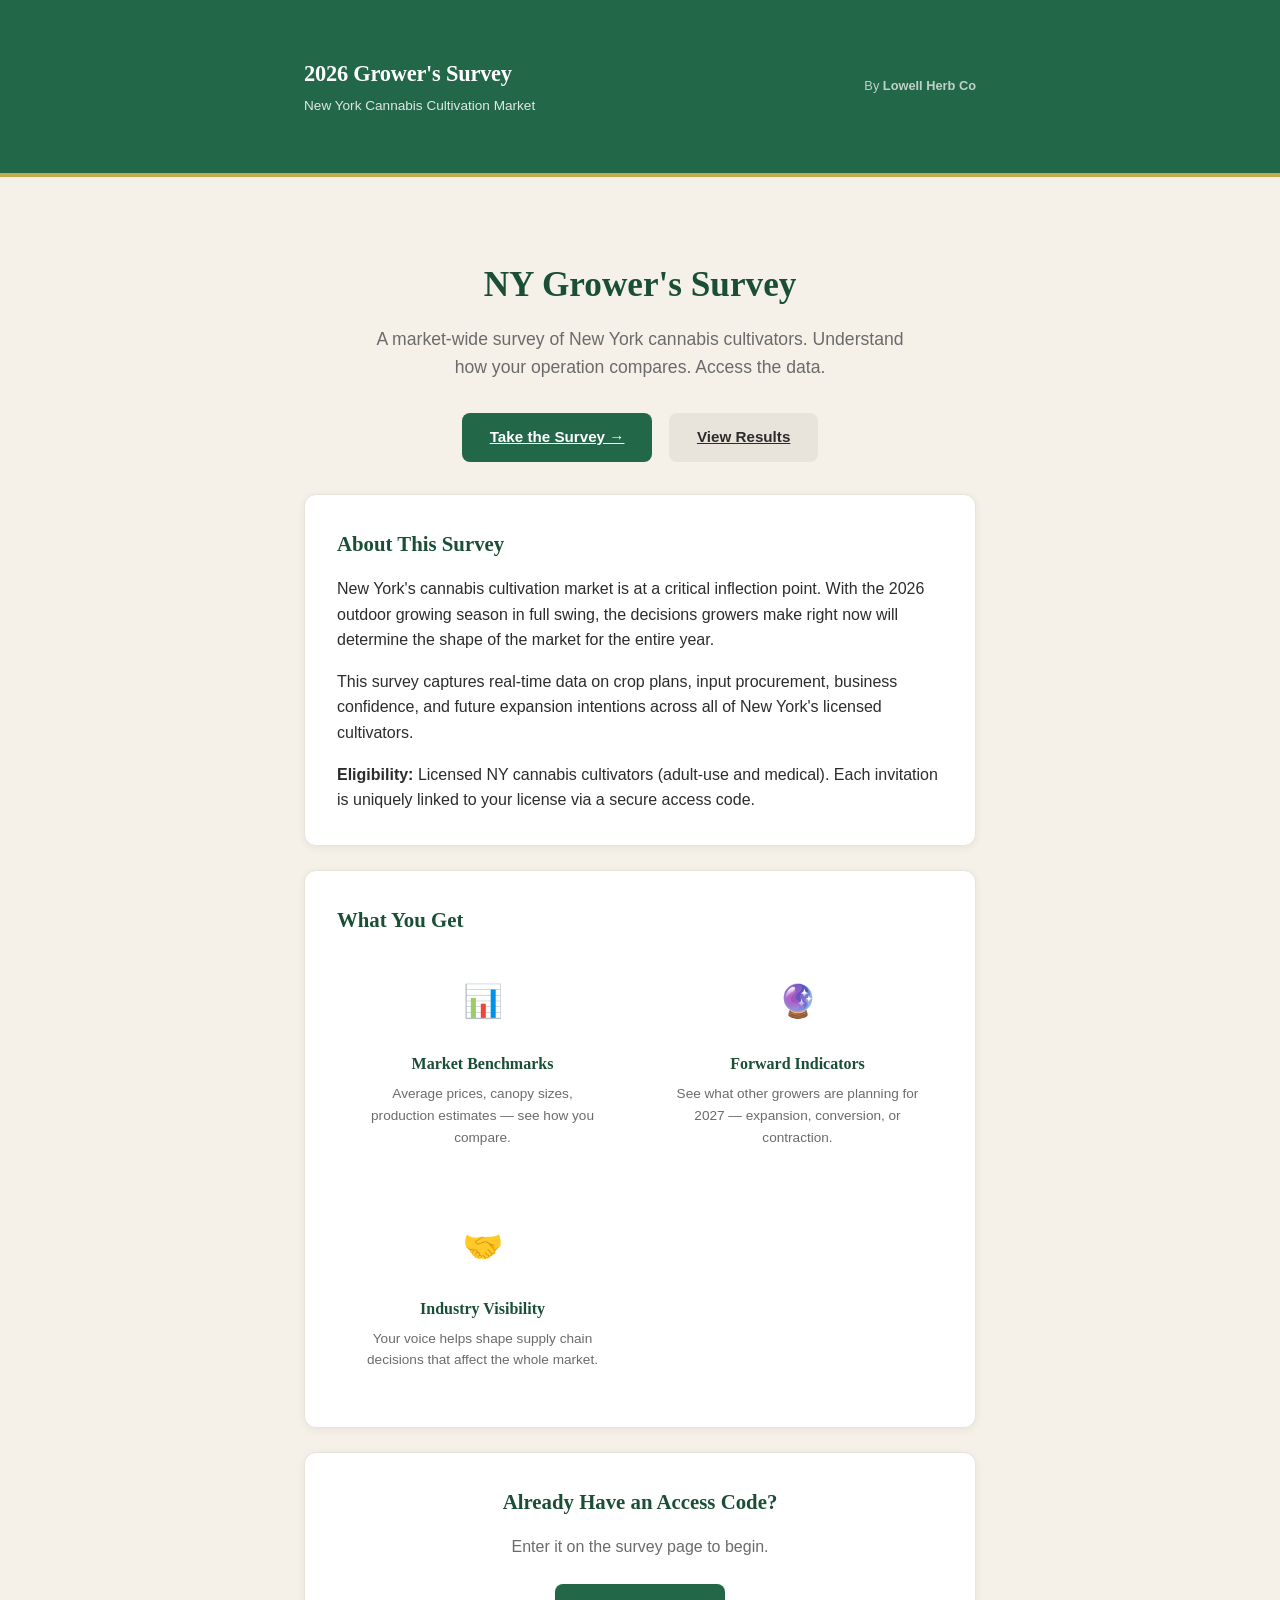
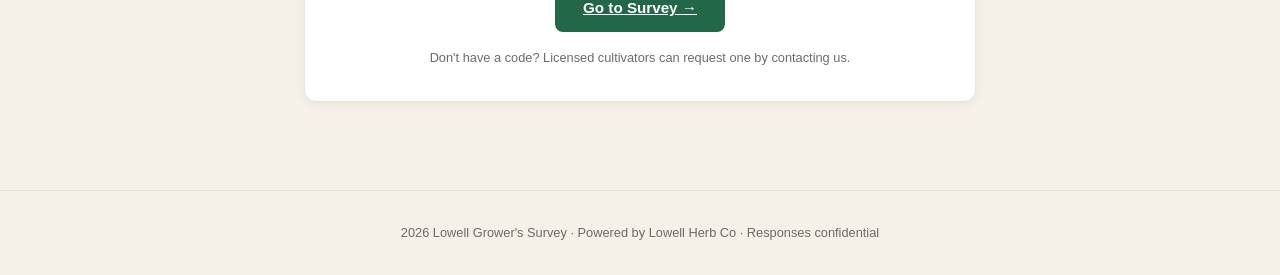
==== index.html @ a65da2cc "Initial commit: 2026 Lowell Grower's Survey for NY cultivators - Survey app with unique token-based " ====
<!DOCTYPE html>
<html lang="en">
<head>
  <meta charset="UTF-8" />
  <meta name="viewport" content="width=device-width, initial-scale=1.0" />
  <title>2026 Lowell Grower's Survey — NY Cultivation Market</title>
  <link rel="stylesheet" href="assets/style.css" />
</head>
<body>

<header>
  <div class="container">
    <div>
      <h1>2026 Grower's Survey</h1>
      <div class="subtitle">New York Cannabis Cultivation Market</div>
    </div>
    <div style="font-size:0.8rem; opacity:0.7;">By <strong>Lowell Herb Co</strong></div>
  </div>
</header>

<main class="container">
  <div class="hero">
    <h1>NY Grower's Survey</h1>
    <p>A market-wide survey of New York cannabis cultivators. 
       Understand how your operation compares. Access the data.</p>
    <div style="margin-top:2rem;">
      <a href="survey.html" class="btn btn-primary">Take the Survey →</a>
      <a href="results.html" class="btn btn-secondary" style="margin-left:0.75rem;">View Results</a>
    </div>
  </div>

  <div class="card">
    <h2>About This Survey</h2>
    <p style="margin-bottom:1rem;">
      New York's cannabis cultivation market is at a critical inflection point. 
      With the 2026 outdoor growing season in full swing, the decisions growers 
      make right now will determine the shape of the market for the entire year.
    </p>
    <p style="margin-bottom:1rem;">
      This survey captures real-time data on crop plans, input procurement, 
      business confidence, and future expansion intentions across all of 
      New York's licensed cultivators.
    </p>
    <p>
      <strong>Eligibility:</strong> Licensed NY cannabis cultivators (adult-use and medical).
      Each invitation is uniquely linked to your license via a secure access code.
    </p>
  </div>

  <div class="card">
    <h2>What You Get</h2>
    <div class="features" style="margin:0;">
      <div class="feature">
        <div class="icon">📊</div>
        <h3>Market Benchmarks</h3>
        <p>Average prices, canopy sizes, production estimates — see how you compare.</p>
      </div>
      <div class="feature">
        <div class="icon">🔮</div>
        <h3>Forward Indicators</h3>
        <p>See what other growers are planning for 2027 — expansion, conversion, or contraction.</p>
      </div>
      <div class="feature">
        <div class="icon">🤝</div>
        <h3>Industry Visibility</h3>
        <p>Your voice helps shape supply chain decisions that affect the whole market.</p>
      </div>
    </div>
  </div>

  <div class="card" style="text-align:center;">
    <h2>Already Have an Access Code?</h2>
    <p style="margin-bottom:1.5rem; color:var(--gray);">
      Enter it on the survey page to begin.
    </p>
    <a href="survey.html" class="btn btn-primary">Go to Survey →</a>
    <p style="margin-top:1rem; font-size:0.8rem; color:var(--gray);">
      Don't have a code? Licensed cultivators can request one by contacting us.
    </p>
  </div>
</main>

<footer>
  <p>2026 Lowell Grower's Survey · Powered by Lowell Herb Co · Responses confidential</p>
</footer>

</body>
</html>
---- assets/style.css ----
/* ── 2026 Lowell Grower's Survey ── */

:root {
  --green: #236749;
  --green-light: #2d8a5c;
  --green-dark: #1a4f36;
  --gold: #c8a84e;
  --gold-light: #e0c878;
  --cream: #f5f0e8;
  --charcoal: #2c2c2c;
  --gray: #6b6b6b;
  --gray-light: #e8e4dc;
  --white: #ffffff;
  --font-serif: 'Georgia', 'Times New Roman', serif;
  --font-sans: -apple-system, BlinkMacSystemFont, 'Segoe UI', Helvetica, Arial, sans-serif;
}

* { box-sizing: border-box; margin: 0; padding: 0; }

body {
  font-family: var(--font-sans);
  background: var(--cream);
  color: var(--charcoal);
  line-height: 1.6;
  min-height: 100vh;
}

/* ── Layout ── */

.container {
  max-width: 720px;
  margin: 0 auto;
  padding: 2rem 1.5rem;
}

.container-wide {
  max-width: 960px;
}

/* ── Header ── */

header {
  background: var(--green);
  color: var(--white);
  padding: 1.5rem 0;
  border-bottom: 4px solid var(--gold);
}

header .container {
  display: flex;
  align-items: center;
  justify-content: space-between;
  gap: 1rem;
}

header h1 {
  font-family: var(--font-serif);
  font-size: 1.4rem;
  font-weight: 700;
  letter-spacing: -0.01em;
}

header .subtitle {
  font-size: 0.85rem;
  opacity: 0.85;
  margin-top: 0.2rem;
}

/* ── Card ── */

.card {
  background: var(--white);
  border-radius: 12px;
  padding: 2rem;
  margin-bottom: 1.5rem;
  box-shadow: 0 2px 8px rgba(0,0,0,0.06);
  border: 1px solid var(--gray-light);
}

.card h2 {
  font-family: var(--font-serif);
  font-size: 1.3rem;
  color: var(--green-dark);
  margin-bottom: 1rem;
}

.card h3 {
  font-family: var(--font-serif);
  font-size: 1.05rem;
  color: var(--charcoal);
  margin-bottom: 0.75rem;
  margin-top: 1.5rem;
}

.card h3:first-child { margin-top: 0; }

/* ── Form Elements ── */

.form-group {
  margin-bottom: 1.25rem;
}

.form-group label {
  display: block;
  font-weight: 600;
  font-size: 0.9rem;
  margin-bottom: 0.4rem;
  color: var(--charcoal);
}

.form-group .hint {
  font-size: 0.8rem;
  color: var(--gray);
  margin-bottom: 0.4rem;
}

input[type="text"],
input[type="email"],
input[type="number"],
select,
textarea {
  width: 100%;
  padding: 0.7rem 0.9rem;
  border: 1.5px solid var(--gray-light);
  border-radius: 8px;
  font-size: 0.95rem;
  font-family: var(--font-sans);
  background: var(--white);
  transition: border-color 0.2s;
}

input:focus, select:focus, textarea:focus {
  outline: none;
  border-color: var(--green-light);
  box-shadow: 0 0 0 3px rgba(35, 103, 73, 0.12);
}

textarea { resize: vertical; min-height: 80px; }

.radio-group, .checkbox-group {
  display: flex;
  flex-direction: column;
  gap: 0.5rem;
}

.radio-group label, .checkbox-group label {
  display: flex;
  align-items: center;
  gap: 0.6rem;
  font-weight: 400;
  font-size: 0.95rem;
  cursor: pointer;
  padding: 0.4rem 0;
}

.radio-group input[type="radio"],
.checkbox-group input[type="checkbox"] {
  width: 1.1rem;
  height: 1.1rem;
  accent-color: var(--green);
}

/* ── Buttons ── */

.btn {
  display: inline-flex;
  align-items: center;
  gap: 0.5rem;
  padding: 0.75rem 1.75rem;
  border: none;
  border-radius: 8px;
  font-size: 0.95rem;
  font-weight: 600;
  cursor: pointer;
  transition: all 0.2s;
  font-family: var(--font-sans);
}

.btn-primary {
  background: var(--green);
  color: var(--white);
}

.btn-primary:hover {
  background: var(--green-light);
  transform: translateY(-1px);
  box-shadow: 0 4px 12px rgba(35, 103, 73, 0.3);
}

.btn-secondary {
  background: var(--gray-light);
  color: var(--charcoal);
}

.btn-secondary:hover {
  background: #d5d0c6;
}

.btn-gold {
  background: var(--gold);
  color: var(--charcoal);
}

.btn-gold:hover {
  background: var(--gold-light);
  transform: translateY(-1px);
}

.btn:disabled {
  opacity: 0.5;
  cursor: not-allowed;
  transform: none !important;
}

/* ── Progress Bar ── */

.progress-bar {
  height: 6px;
  background: var(--gray-light);
  border-radius: 3px;
  margin-bottom: 2rem;
  overflow: hidden;
}

.progress-fill {
  height: 100%;
  background: var(--green);
  border-radius: 3px;
  transition: width 0.4s ease;
}

.progress-text {
  text-align: center;
  font-size: 0.8rem;
  color: var(--gray);
  margin-bottom: 0.5rem;
}

/* ── Section Navigation ── */

.survey-section {
  display: none;
}

.survey-section.active {
  display: block;
}

.nav-buttons {
  display: flex;
  justify-content: space-between;
  margin-top: 2rem;
  gap: 1rem;
}

/* ── Results Page ── */

.result-card {
  background: var(--cream);
  border-radius: 8px;
  padding: 1.25rem;
  margin-bottom: 1rem;
  border-left: 4px solid var(--green);
}

.result-card h4 {
  font-size: 0.9rem;
  color: var(--gray);
  text-transform: uppercase;
  letter-spacing: 0.05em;
  margin-bottom: 0.3rem;
}

.result-card .value {
  font-size: 1.6rem;
  font-weight: 700;
  color: var(--green-dark);
}

.stat-row {
  display: grid;
  grid-template-columns: repeat(auto-fit, minmax(180px, 1fr));
  gap: 1rem;
  margin-bottom: 1.5rem;
}

.chart-placeholder {
  background: var(--cream);
  border: 1px dashed var(--gray-light);
  border-radius: 8px;
  padding: 2rem;
  text-align: center;
  color: var(--gray);
  font-size: 0.9rem;
}

/* ── Alert ── */

.alert {
  padding: 1rem 1.25rem;
  border-radius: 8px;
  margin-bottom: 1.5rem;
  font-size: 0.9rem;
}

.alert-success {
  background: #e6f4ea;
  color: #1e7e34;
  border: 1px solid #b8e6c8;
}

.alert-error {
  background: #fce8e8;
  color: #c62828;
  border: 1px solid #f5c6c6;
}

.alert-info {
  background: #e0f0fa;
  color: #1565c0;
  border: 1px solid #b8dff5;
}

/* ── Landing Page ── */

.hero {
  text-align: center;
  padding: 3rem 0 2rem;
}

.hero h1 {
  font-family: var(--font-serif);
  font-size: 2.2rem;
  color: var(--green-dark);
  margin-bottom: 0.75rem;
}

.hero p {
  font-size: 1.1rem;
  color: var(--gray);
  max-width: 560px;
  margin: 0 auto;
}

.features {
  display: grid;
  grid-template-columns: repeat(auto-fit, minmax(200px, 1fr));
  gap: 1.5rem;
  margin: 2rem 0;
}

.feature {
  text-align: center;
  padding: 1.5rem;
}

.feature .icon {
  font-size: 2rem;
  margin-bottom: 0.75rem;
}

.feature h3 {
  font-size: 1rem;
  color: var(--green-dark);
  margin-bottom: 0.4rem;
}

.feature p {
  font-size: 0.85rem;
  color: var(--gray);
}

/* ── Footer ── */

footer {
  text-align: center;
  padding: 2rem;
  color: var(--gray);
  font-size: 0.8rem;
  border-top: 1px solid var(--gray-light);
  margin-top: 2rem;
}

/* ── Responsive ── */

@media (max-width: 600px) {
  .container { padding: 1rem; }
  .card { padding: 1.25rem; }
  .hero h1 { font-size: 1.6rem; }
  .nav-buttons { flex-direction: column; }
  .nav-buttons .btn { width: 100%; justify-content: center; }
}

/* ── Token Input on landing ── */

.token-input-area {
  text-align: center;
  padding: 1.5rem 0;
}

.token-input-area input {
  max-width: 400px;
  text-align: center;
  font-family: monospace;
  font-size: 1.1rem;
  letter-spacing: 0.1em;
}
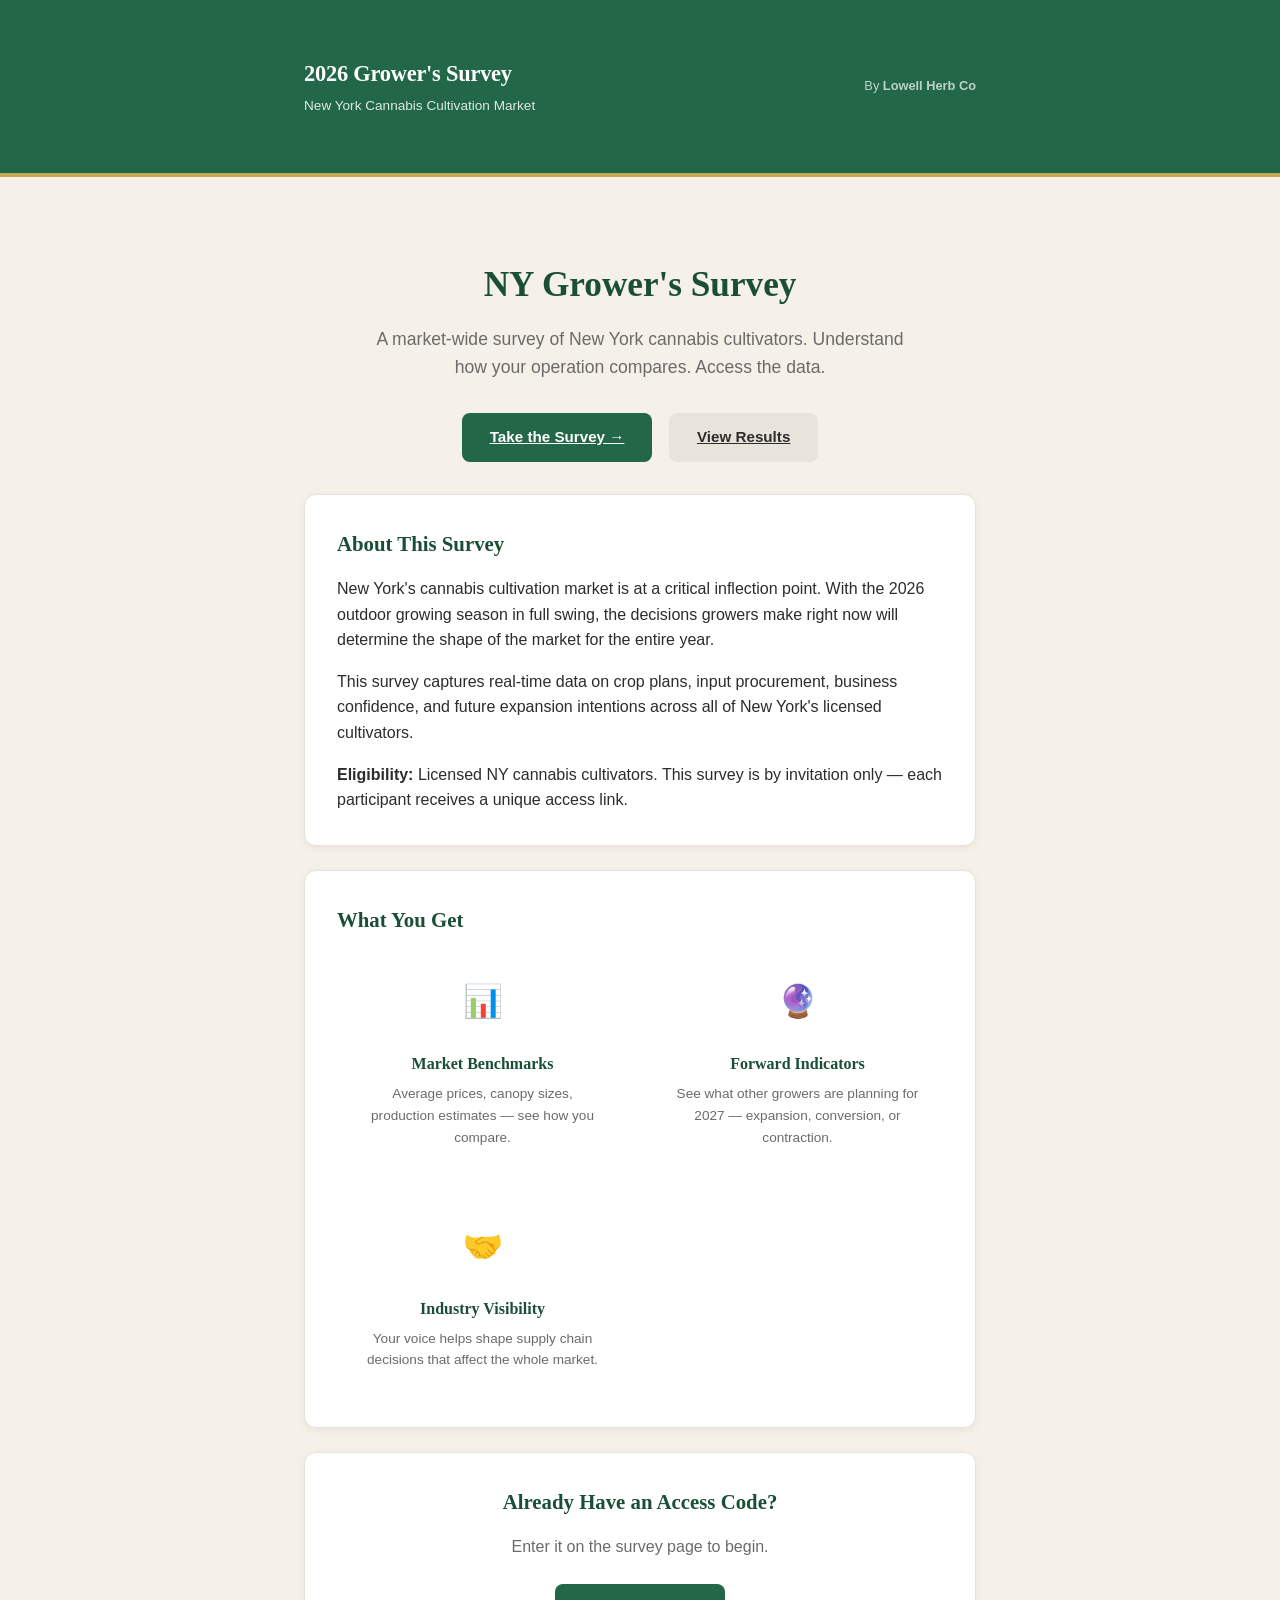
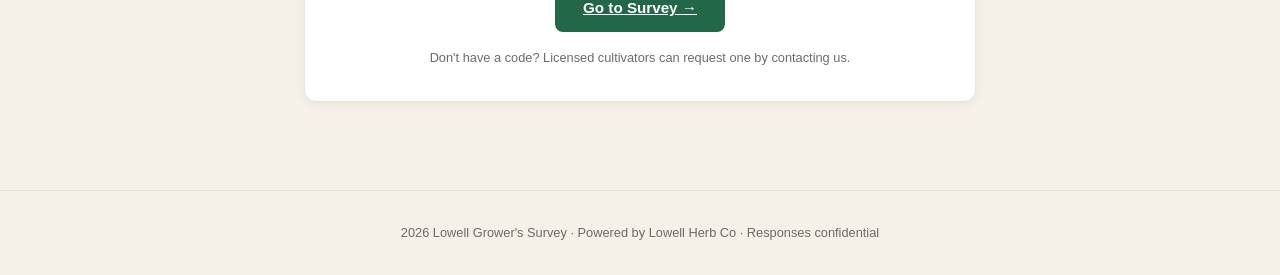
==== commit 6cd96583: "Removed identity questions from survey. Token silently embeds respondent data on submit. No license/" ====
--- a/index.html
+++ b/index.html
@@ -42,8 +42,7 @@
       New York's licensed cultivators.
     </p>
     <p>
-      <strong>Eligibility:</strong> Licensed NY cannabis cultivators (adult-use and medical).
-      Each invitation is uniquely linked to your license via a secure access code.
+      <strong>Eligibility:</strong> Licensed NY cannabis cultivators. This survey is by invitation only — each participant receives a unique access link.
     </p>
   </div>
 
